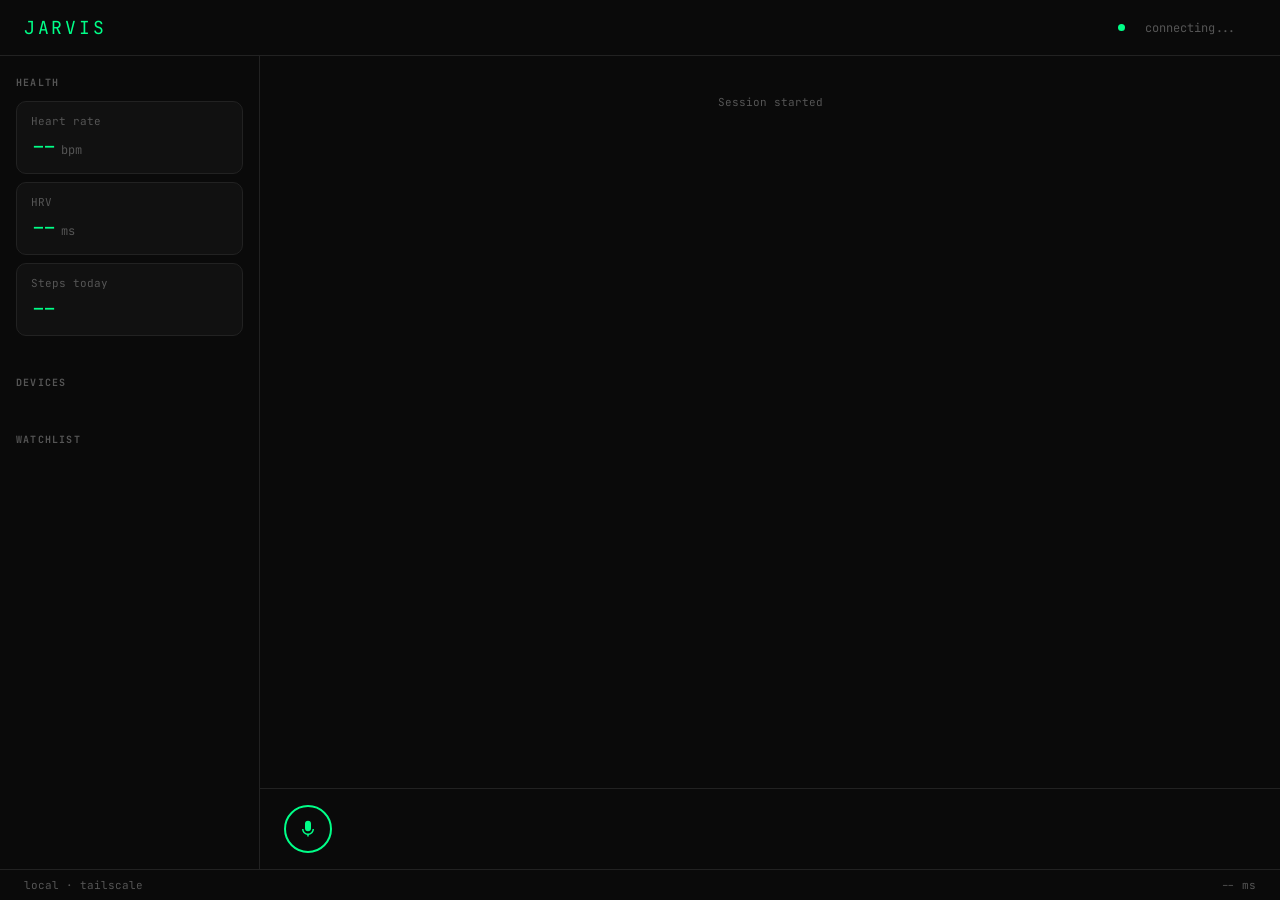
==== dashboard/index.html @ 20b5f6b6 "Adding Dashboard" ====
<!DOCTYPE html>
<html lang="en">
<head>
<meta charset="UTF-8" />
<meta name="viewport" content="width=device-width, initial-scale=1.0" />
<title>Jarvis</title>
<link rel="preconnect" href="https://fonts.googleapis.com">
<link href="https://fonts.googleapis.com/css2?family=DM+Sans:wght@400;500&family=JetBrains+Mono:wght@400;500&display=swap" rel="stylesheet">
<link rel="stylesheet" href="/dashboard/styles.css">
</head>
<body>

<!-- ── Header ── -->
<header>
  <span class="logo">JARVIS</span>
  <div class="status-bar">
    <div class="status-dot" id="server-status-dot"></div>
    <span id="server-status-label">connecting...</span>
    <span id="current-time"></span>
  </div>
</header>

<!-- ── Sidebar ── -->
<aside>
  <div class="sidebar-section">
    <h3>Health</h3>
    <div class="metric-card">
      <div class="metric-label">Heart rate</div>
      <div class="metric-value" id="metric-hr">--<span class="metric-unit">bpm</span></div>
    </div>
    <div class="metric-card">
      <div class="metric-label">HRV</div>
      <div class="metric-value" id="metric-hrv">--<span class="metric-unit">ms</span></div>
    </div>
    <div class="metric-card">
      <div class="metric-label">Steps today</div>
      <div class="metric-value" id="metric-steps">--</div>
    </div>
  </div>

  <div class="sidebar-section">
    <h3>Devices</h3>
    <div class="device-list" id="device-list"></div>
  </div>

  <div class="sidebar-section">
    <h3>Watchlist</h3>
    <div id="stock-list"></div>
  </div>
</aside>

<!-- ── Main ── -->
<main>
  <div id="transcript-feed">
    <div class="message system">Session started</div>
  </div>

  <div class="voice-bar">
    <button id="record-btn" aria-label="Record">
      <svg viewBox="0 0 24 24" xmlns="http://www.w3.org/2000/svg">
        <path d="M12 1a4 4 0 0 1 4 4v6a4 4 0 0 1-8 0V5a4 4 0 0 1 4-4zm-1 
                 18.94V22h2v-2.06A8 8 0 0 0 20 12h-2a6 6 0 0 1-12 0H4a8 
                 8 0 0 0 7 7.94z"/>
      </svg>
    </button>
  </div>
</main>

<!-- ── Footer ── -->
<footer>
  <span>local · tailscale</span>
  <span id="latency-display">-- ms</span>
</footer>

<script src="dashboard/main.js"></script>
</body>
</html>
---- dashboard/styles.css ----
:root {
  --bg: #0a0a0a;
  --surface: #111111;
  --border: #222222;
  --accent: #00ff88;
  --accent-dim: #00ff8833;
  --text: #e8e8e8;
  --text-muted: #555;
  --font-mono: 'JetBrains Mono', 'Fira Code', monospace;
  --font-sans: 'DM Sans', system-ui, sans-serif;
}

* { box-sizing: border-box; margin: 0; padding: 0; }

body {
  background: var(--bg);
  color: var(--text);
  font-family: var(--font-sans);
  min-height: 100vh;
  display: grid;
  grid-template-rows: auto 1fr auto;
  grid-template-columns: 260px 1fr;
  grid-template-areas:
    "header header"
    "sidebar main"
    "footer footer";
}

/* ── Header ── */
header {
  grid-area: header;
  border-bottom: 1px solid var(--border);
  padding: 0 24px;
  height: 56px;
  display: flex;
  align-items: center;
  justify-content: space-between;
}

.logo {
  font-family: var(--font-mono);
  font-size: 18px;
  letter-spacing: 0.15em;
  color: var(--accent);
}

.status-bar {
  display: flex;
  align-items: center;
  gap: 20px;
  font-size: 12px;
  font-family: var(--font-mono);
  color: var(--text-muted);
}

.status-dot {
  width: 7px;
  height: 7px;
  border-radius: 50%;
  background: var(--accent);
}

.status-dot.offline { background: #ff4444; }

/* ── Sidebar ── */
aside {
  grid-area: sidebar;
  border-right: 1px solid var(--border);
  padding: 20px 16px;
  display: flex;
  flex-direction: column;
  gap: 32px;
  overflow-y: auto;
}

.sidebar-section h3 {
  font-size: 10px;
  letter-spacing: 0.12em;
  text-transform: uppercase;
  color: var(--text-muted);
  font-family: var(--font-mono);
  margin-bottom: 12px;
}

.metric-card {
  background: var(--surface);
  border: 1px solid var(--border);
  border-radius: 10px;
  padding: 12px 14px;
  margin-bottom: 8px;
}

.metric-label {
  font-size: 11px;
  color: var(--text-muted);
  font-family: var(--font-mono);
  margin-bottom: 4px;
}

.metric-value {
  font-size: 22px;
  font-family: var(--font-mono);
  color: var(--accent);
}

.metric-unit {
  font-size: 12px;
  color: var(--text-muted);
  margin-left: 4px;
}

.device-list {
  display: flex;
  flex-direction: column;
  gap: 8px;
}

.device-pill {
  display: flex;
  align-items: center;
  justify-content: space-between;
  padding: 8px 12px;
  background: var(--surface);
  border: 1px solid var(--border);
  border-radius: 8px;
  font-size: 12px;
  font-family: var(--font-mono);
}

.device-pill .dot {
  width: 6px;
  height: 6px;
  border-radius: 50%;
  background: var(--text-muted);
}

.device-pill .dot.online { background: var(--accent); }

/* ── Main ── */
main {
  grid-area: main;
  display: flex;
  flex-direction: column;
  overflow: hidden;
}

#transcript-feed {
  flex: 1;
  overflow-y: auto;
  padding: 24px;
  display: flex;
  flex-direction: column;
  gap: 16px;
}

.message {
  max-width: 680px;
  padding: 14px 18px;
  border-radius: 12px;
  font-size: 14px;
  line-height: 1.6;
}

.message.user {
  background: var(--accent-dim);
  border: 1px solid var(--accent);
  align-self: flex-end;
  font-family: var(--font-mono);
  font-size: 13px;
}

.message.jarvis {
  background: var(--surface);
  border: 1px solid var(--border);
  align-self: flex-start;
}

.message.system {
  background: transparent;
  border: none;
  color: var(--text-muted);
  font-family: var(--font-mono);
  font-size: 11px;
  align-self: center;
}

/* ── Voice bar ── */
.voice-bar {
  border-top: 1px solid var(--border);
  padding: 16px 24px;
  display: flex;
  align-items: center;
  gap: 16px;
}

#record-btn {
  width: 48px;
  height: 48px;
  border-radius: 50%;
  border: 2px solid var(--accent);
  background: transparent;
  cursor: pointer;
  display: flex;
  align-items: center;
  justify-content: center;
  transition: background 0.15s;
  flex-shrink: 0;
}

#record-btn.recording { background: #00ff88; }

#record-btn svg {
  width: 18px;
  height: 18px;
  fill: var(--accent);
}

#record-btn.recording svg {  fill: #0a0a0a;  }

/* ── Footer ── */
footer {
  grid-area: footer;
  border-top: 1px solid var(--border);
  padding: 8px 24px;
  display: flex;
  align-items: center;
  justify-content: space-between;
  font-size: 11px;
  font-family: var(--font-mono);
  color: var(--text-muted);
}
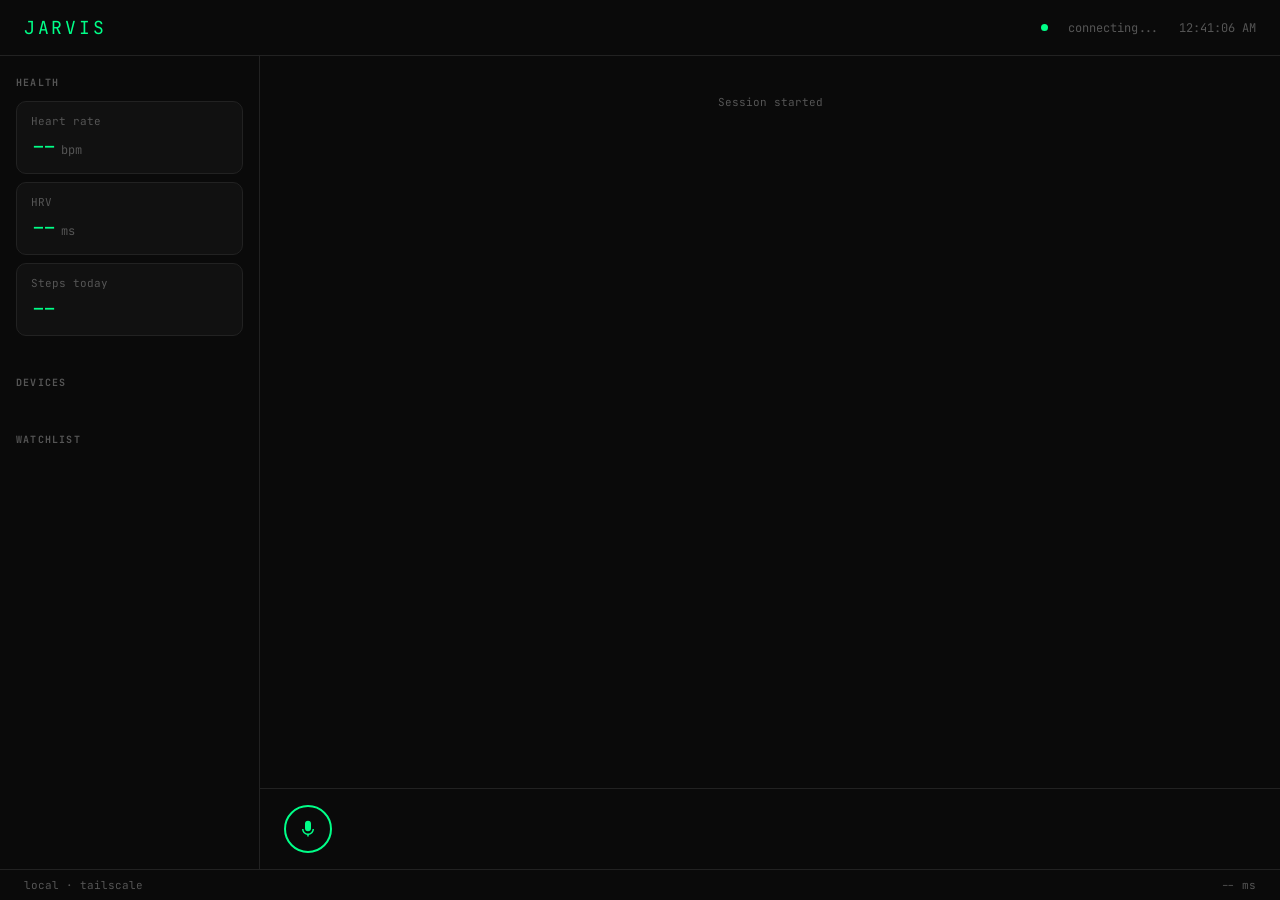
==== commit 355123c1: "Adding Websocket" ====
--- a/dashboard/index.html
+++ b/dashboard/index.html
@@ -72,6 +72,6 @@
   <span id="latency-display">-- ms</span>
 </footer>
 
-<script src="dashboard/main.js"></script>
+<script src="/dashboard/main.js"></script>
 </body>
 </html>
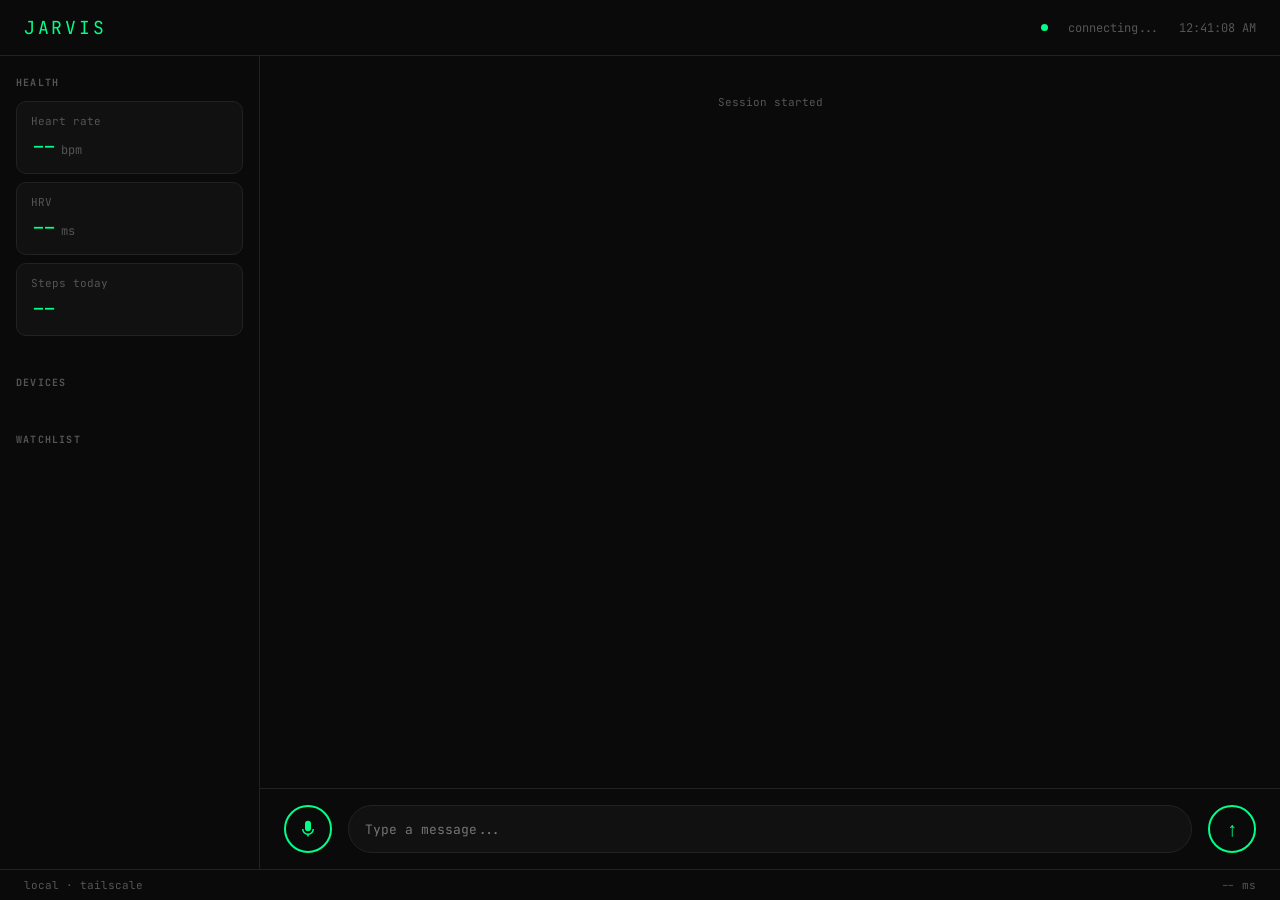
==== commit 65f97e3f: "Adding Text aspect and Mobile Viewer" ====
--- a/dashboard/index.html
+++ b/dashboard/index.html
@@ -9,9 +9,11 @@
 <link rel="stylesheet" href="/dashboard/styles.css">
 </head>
 <body>
+<div id="sidebar-overlay" class="sidebar-overlay"></div>
 
 <!-- ── Header ── -->
 <header>
+  <button id="menu-btn" class="menu-btn" aria-label="Menu">☰</button>
   <span class="logo">JARVIS</span>
   <div class="status-bar">
     <div class="status-dot" id="server-status-dot"></div>
@@ -63,6 +65,8 @@
                  8 0 0 0 7 7.94z"/>
       </svg>
     </button>
+    <input type="text" id="text-input" class="text-input" placeholder="Type a message..." />
+    <button id="send-btn" class="send-btn">↑</button>
   </div>
 </main>
 
--- a/dashboard/styles.css
+++ b/dashboard/styles.css
@@ -217,6 +217,29 @@
 
 #record-btn.recording svg {  fill: #0a0a0a;  }
 
+.text-input {
+    flex: 1;
+    height: 48px;
+    border-radius: 24px;
+    padding: 0 16px;
+    font-family: var(--font-mono);
+    font-size: 13px;
+    background: var(--surface);
+    border: 1px solid var(--border);
+    color: var(--text);
+}
+
+.send-btn {
+    width: 48px;
+    height: 48px;
+    border-radius: 50%;
+    border: 2px solid var(--accent);
+    background: transparent;
+    cursor: pointer;
+    color: var(--accent);
+    font-size: 20px;
+}
+
 /* ── Footer ── */
 footer {
   grid-area: footer;
@@ -228,4 +251,75 @@
   font-size: 11px;
   font-family: var(--font-mono);
   color: var(--text-muted);
+}
+.menu-btn {
+  display: none;
+  background: transparent;
+  border: none;
+  color: var(--accent);
+  font-size: 20px;
+  cursor: pointer;
+  padding: 8px;
+}
+
+.sidebar-overlay {
+  display: none;
+  position: fixed;
+  inset: 0;
+  background: rgba(0,0,0,0.6);
+  z-index: 10;
+}
+
+@media (max-width: 768px) {
+    main {
+    height: 100%;
+    min-height: 0;
+  }
+  .menu-btn { display: block; }
+
+  body {
+    grid-template-columns: 1fr;
+    grid-template-rows: auto 1fr auto;
+    grid-template-areas:
+      "header"
+      "main"
+      "footer";
+    height: 100vh;
+    min-height: unset;
+  }
+
+  aside {
+    position: fixed;
+    top: 0;
+    left: -280px;
+    width: 260px;
+    height: 100vh;
+    z-index: 20;
+    background: var(--bg);
+    border-right: 1px solid var(--border);
+    transition: left 0.25s ease;
+    flex-direction: column;
+    overflow-y: auto;
+    padding: 20px 16px;
+  }
+
+  aside.open {
+    left: 0;
+  }
+
+  .sidebar-overlay.open {
+    display: block;
+  }
+
+  .message {
+    max-width: 100%;
+  }
+
+  .voice-bar {
+    padding: 12px 16px;
+  }
+    #transcript-feed {
+    min-height: 0;
+    overflow-y: auto;
+  }
 }
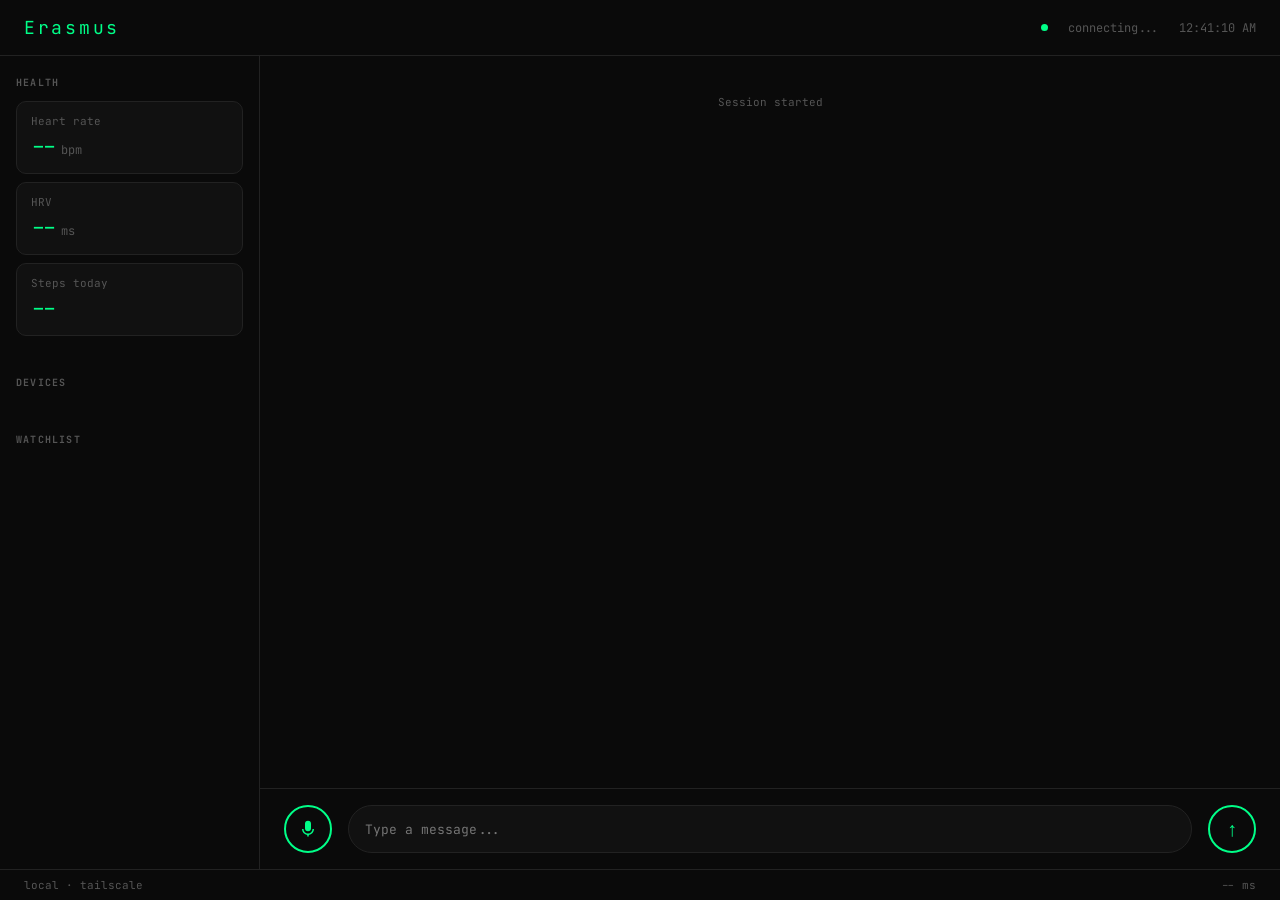
==== commit 5164e292: "Commited to name- removed privacy" ====
--- a/dashboard/index.html
+++ b/dashboard/index.html
@@ -1,81 +1,95 @@
-<!DOCTYPE html>
+<!doctype html>
 <html lang="en">
-<head>
-<meta charset="UTF-8" />
-<meta name="viewport" content="width=device-width, initial-scale=1.0" />
-<title>Jarvis</title>
-<link rel="preconnect" href="https://fonts.googleapis.com">
-<link href="https://fonts.googleapis.com/css2?family=DM+Sans:wght@400;500&family=JetBrains+Mono:wght@400;500&display=swap" rel="stylesheet">
-<link rel="stylesheet" href="/dashboard/styles.css">
-</head>
-<body>
-<div id="sidebar-overlay" class="sidebar-overlay"></div>
+  <head>
+    <meta charset="UTF-8" />
+    <meta name="viewport" content="width=device-width, initial-scale=1.0" />
+    <title>Erasmus</title>
+    <link rel="preconnect" href="https://fonts.googleapis.com" />
+    <link
+      href="https://fonts.googleapis.com/css2?family=DM+Sans:wght@400;500&family=JetBrains+Mono:wght@400;500&display=swap"
+      rel="stylesheet"
+    />
+    <link rel="stylesheet" href="/dashboard/styles.css" />
+  </head>
+  <body>
+    <div id="sidebar-overlay" class="sidebar-overlay"></div>
 
-<!-- ── Header ── -->
-<header>
-  <button id="menu-btn" class="menu-btn" aria-label="Menu">☰</button>
-  <span class="logo">JARVIS</span>
-  <div class="status-bar">
-    <div class="status-dot" id="server-status-dot"></div>
-    <span id="server-status-label">connecting...</span>
-    <span id="current-time"></span>
-  </div>
-</header>
+    <!-- ── Header ── -->
+    <header>
+      <button id="menu-btn" class="menu-btn" aria-label="Menu">☰</button>
+      <span class="logo">Erasmus</span>
+      <div class="status-bar">
+        <div class="status-dot" id="server-status-dot"></div>
+        <span id="server-status-label">connecting...</span>
+        <span id="current-time"></span>
+      </div>
+    </header>
 
-<!-- ── Sidebar ── -->
-<aside>
-  <div class="sidebar-section">
-    <h3>Health</h3>
-    <div class="metric-card">
-      <div class="metric-label">Heart rate</div>
-      <div class="metric-value" id="metric-hr">--<span class="metric-unit">bpm</span></div>
-    </div>
-    <div class="metric-card">
-      <div class="metric-label">HRV</div>
-      <div class="metric-value" id="metric-hrv">--<span class="metric-unit">ms</span></div>
-    </div>
-    <div class="metric-card">
-      <div class="metric-label">Steps today</div>
-      <div class="metric-value" id="metric-steps">--</div>
-    </div>
-  </div>
+    <!-- ── Sidebar ── -->
+    <aside>
+      <div class="sidebar-section">
+        <h3>Health</h3>
+        <div class="metric-card">
+          <div class="metric-label">Heart rate</div>
+          <div class="metric-value" id="metric-hr">
+            --<span class="metric-unit">bpm</span>
+          </div>
+        </div>
+        <div class="metric-card">
+          <div class="metric-label">HRV</div>
+          <div class="metric-value" id="metric-hrv">
+            --<span class="metric-unit">ms</span>
+          </div>
+        </div>
+        <div class="metric-card">
+          <div class="metric-label">Steps today</div>
+          <div class="metric-value" id="metric-steps">--</div>
+        </div>
+      </div>
 
-  <div class="sidebar-section">
-    <h3>Devices</h3>
-    <div class="device-list" id="device-list"></div>
-  </div>
+      <div class="sidebar-section">
+        <h3>Devices</h3>
+        <div class="device-list" id="device-list"></div>
+      </div>
 
-  <div class="sidebar-section">
-    <h3>Watchlist</h3>
-    <div id="stock-list"></div>
-  </div>
-</aside>
+      <div class="sidebar-section">
+        <h3>Watchlist</h3>
+        <div id="stock-list"></div>
+      </div>
+    </aside>
 
-<!-- ── Main ── -->
-<main>
-  <div id="transcript-feed">
-    <div class="message system">Session started</div>
-  </div>
+    <!-- ── Main ── -->
+    <main>
+      <div id="transcript-feed">
+        <div class="message system">Session started</div>
+      </div>
 
-  <div class="voice-bar">
-    <button id="record-btn" aria-label="Record">
-      <svg viewBox="0 0 24 24" xmlns="http://www.w3.org/2000/svg">
-        <path d="M12 1a4 4 0 0 1 4 4v6a4 4 0 0 1-8 0V5a4 4 0 0 1 4-4zm-1 
+      <div class="voice-bar">
+        <button id="record-btn" aria-label="Record">
+          <svg viewBox="0 0 24 24" xmlns="http://www.w3.org/2000/svg">
+            <path
+              d="M12 1a4 4 0 0 1 4 4v6a4 4 0 0 1-8 0V5a4 4 0 0 1 4-4zm-1 
                  18.94V22h2v-2.06A8 8 0 0 0 20 12h-2a6 6 0 0 1-12 0H4a8 
-                 8 0 0 0 7 7.94z"/>
-      </svg>
-    </button>
-    <input type="text" id="text-input" class="text-input" placeholder="Type a message..." />
-    <button id="send-btn" class="send-btn">↑</button>
-  </div>
-</main>
+                 8 0 0 0 7 7.94z"
+            />
+          </svg>
+        </button>
+        <input
+          type="text"
+          id="text-input"
+          class="text-input"
+          placeholder="Type a message..."
+        />
+        <button id="send-btn" class="send-btn">↑</button>
+      </div>
+    </main>
 
-<!-- ── Footer ── -->
-<footer>
-  <span>local · tailscale</span>
-  <span id="latency-display">-- ms</span>
-</footer>
+    <!-- ── Footer ── -->
+    <footer>
+      <span>local · tailscale</span>
+      <span id="latency-display">-- ms</span>
+    </footer>
 
-<script src="/dashboard/main.js"></script>
-</body>
-</html>+    <script src="/dashboard/main.js"></script>
+  </body>
+</html>
--- a/dashboard/styles.css
+++ b/dashboard/styles.css
@@ -6,11 +6,15 @@
   --accent-dim: #00ff8833;
   --text: #e8e8e8;
   --text-muted: #555;
-  --font-mono: 'JetBrains Mono', 'Fira Code', monospace;
-  --font-sans: 'DM Sans', system-ui, sans-serif;
-}
-
-* { box-sizing: border-box; margin: 0; padding: 0; }
+  --font-mono: "JetBrains Mono", "Fira Code", monospace;
+  --font-sans: "DM Sans", system-ui, sans-serif;
+}
+
+* {
+  box-sizing: border-box;
+  margin: 0;
+  padding: 0;
+}
 
 body {
   background: var(--bg);
@@ -60,7 +64,9 @@
   background: var(--accent);
 }
 
-.status-dot.offline { background: #ff4444; }
+.status-dot.offline {
+  background: #ff4444;
+}
 
 /* ── Sidebar ── */
 aside {
@@ -134,7 +140,9 @@
   background: var(--text-muted);
 }
 
-.device-pill .dot.online { background: var(--accent); }
+.device-pill .dot.online {
+  background: var(--accent);
+}
 
 /* ── Main ── */
 main {
@@ -169,7 +177,7 @@
   font-size: 13px;
 }
 
-.message.jarvis {
+.message.erasmus {
   background: var(--surface);
   border: 1px solid var(--border);
   align-self: flex-start;
@@ -207,7 +215,9 @@
   flex-shrink: 0;
 }
 
-#record-btn.recording { background: #00ff88; }
+#record-btn.recording {
+  background: #00ff88;
+}
 
 #record-btn svg {
   width: 18px;
@@ -215,29 +225,31 @@
   fill: var(--accent);
 }
 
-#record-btn.recording svg {  fill: #0a0a0a;  }
+#record-btn.recording svg {
+  fill: #0a0a0a;
+}
 
 .text-input {
-    flex: 1;
-    height: 48px;
-    border-radius: 24px;
-    padding: 0 16px;
-    font-family: var(--font-mono);
-    font-size: 13px;
-    background: var(--surface);
-    border: 1px solid var(--border);
-    color: var(--text);
+  flex: 1;
+  height: 48px;
+  border-radius: 24px;
+  padding: 0 16px;
+  font-family: var(--font-mono);
+  font-size: 13px;
+  background: var(--surface);
+  border: 1px solid var(--border);
+  color: var(--text);
 }
 
 .send-btn {
-    width: 48px;
-    height: 48px;
-    border-radius: 50%;
-    border: 2px solid var(--accent);
-    background: transparent;
-    cursor: pointer;
-    color: var(--accent);
-    font-size: 20px;
+  width: 48px;
+  height: 48px;
+  border-radius: 50%;
+  border: 2px solid var(--accent);
+  background: transparent;
+  cursor: pointer;
+  color: var(--accent);
+  font-size: 20px;
 }
 
 /* ── Footer ── */
@@ -266,16 +278,18 @@
   display: none;
   position: fixed;
   inset: 0;
-  background: rgba(0,0,0,0.6);
+  background: rgba(0, 0, 0, 0.6);
   z-index: 10;
 }
 
 @media (max-width: 768px) {
-    main {
+  main {
     height: 100%;
     min-height: 0;
   }
-  .menu-btn { display: block; }
+  .menu-btn {
+    display: block;
+  }
 
   body {
     grid-template-columns: 1fr;
@@ -318,8 +332,8 @@
   .voice-bar {
     padding: 12px 16px;
   }
-    #transcript-feed {
+  #transcript-feed {
     min-height: 0;
     overflow-y: auto;
   }
-}+}
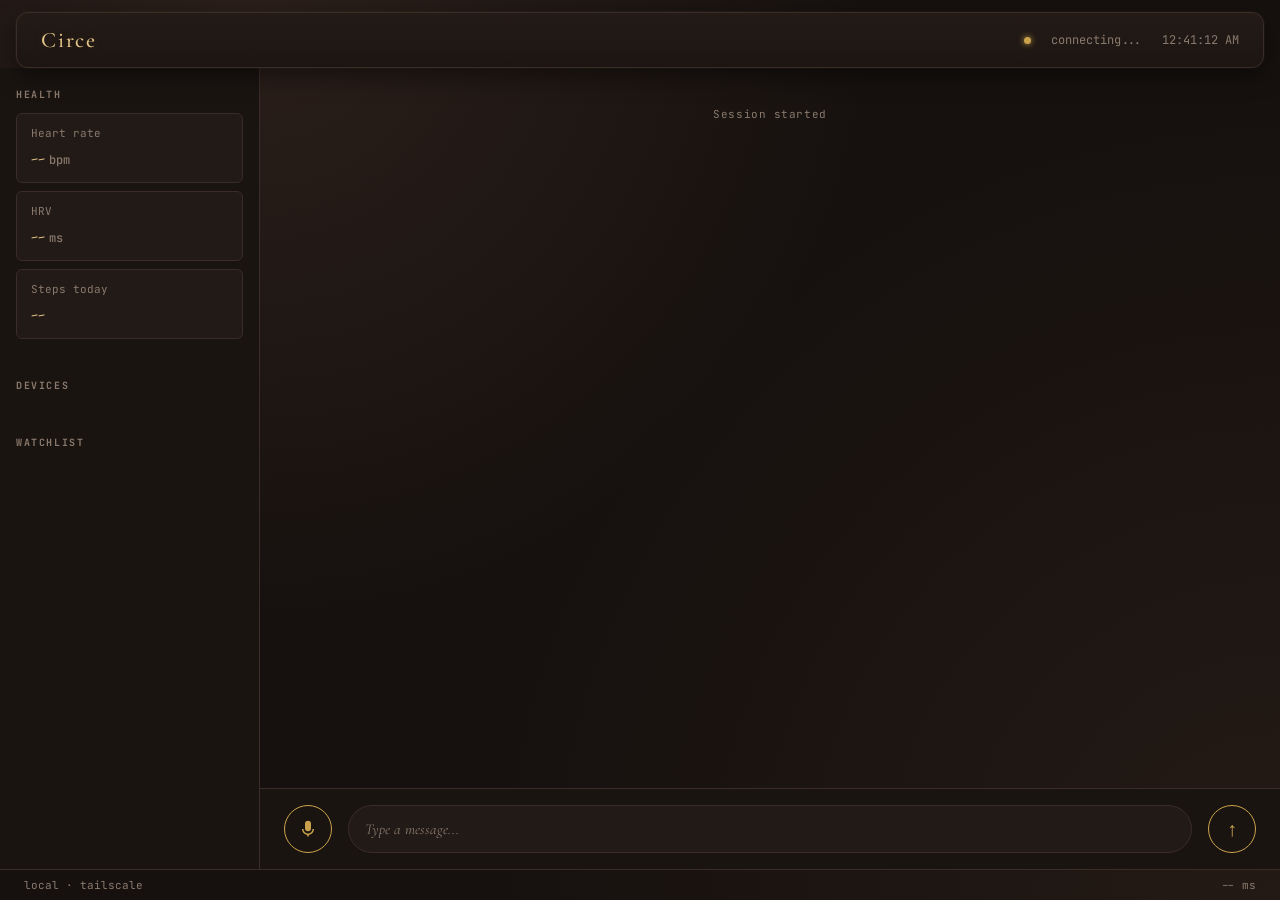
==== commit aa52d560: "Adding streaming chunks" ====
--- a/dashboard/index.html
+++ b/dashboard/index.html
@@ -1,95 +1,96 @@
 <!doctype html>
 <html lang="en">
-  <head>
-    <meta charset="UTF-8" />
-    <meta name="viewport" content="width=device-width, initial-scale=1.0" />
-    <title>Erasmus</title>
-    <link rel="preconnect" href="https://fonts.googleapis.com" />
-    <link
-      href="https://fonts.googleapis.com/css2?family=DM+Sans:wght@400;500&family=JetBrains+Mono:wght@400;500&display=swap"
-      rel="stylesheet"
-    />
-    <link rel="stylesheet" href="/dashboard/styles.css" />
-  </head>
-  <body>
-    <div id="sidebar-overlay" class="sidebar-overlay"></div>
+<head>
+<meta charset="UTF-8" />
+<meta name="viewport" content="width=device-width, initial-scale=1.0" />
+<title>Circe</title>
+<link rel="preconnect" href="https://fonts.googleapis.com" />
+<link
+  href="https://fonts.googleapis.com/css2?family=Cormorant+Garamond:wght@500;600&family=DM+Sans:wght@400;500&family=JetBrains+Mono:wght@400;500&display=swap"
+  rel="stylesheet"
+/>
+<link rel="stylesheet" href="/dashboard/styles.css" />
+<script src="/dashboard/marked.min.js"></script>
+</head>
+<body>
+<div id="sidebar-overlay" class="sidebar-overlay"></div>
 
-    <!-- ── Header ── -->
-    <header>
-      <button id="menu-btn" class="menu-btn" aria-label="Menu">☰</button>
-      <span class="logo">Erasmus</span>
-      <div class="status-bar">
-        <div class="status-dot" id="server-status-dot"></div>
-        <span id="server-status-label">connecting...</span>
-        <span id="current-time"></span>
-      </div>
-    </header>
+<!-- ── Header ── -->
+<header>
+<button id="menu-btn" class="menu-btn" aria-label="Menu">☰</button>
+<span class="logo">Circe</span>
+<div class="status-bar">
+<div class="status-dot" id="server-status-dot"></div>
+<span id="server-status-label">connecting...</span>
+<span id="current-time"></span>
+</div>
+</header>
 
-    <!-- ── Sidebar ── -->
-    <aside>
-      <div class="sidebar-section">
-        <h3>Health</h3>
-        <div class="metric-card">
-          <div class="metric-label">Heart rate</div>
-          <div class="metric-value" id="metric-hr">
+<!-- ── Sidebar ── -->
+<aside>
+<div class="sidebar-section">
+<h3>Health</h3>
+<div class="metric-card">
+<div class="metric-label">Heart rate</div>
+<div class="metric-value" id="metric-hr">
             --<span class="metric-unit">bpm</span>
-          </div>
-        </div>
-        <div class="metric-card">
-          <div class="metric-label">HRV</div>
-          <div class="metric-value" id="metric-hrv">
+</div>
+</div>
+<div class="metric-card">
+<div class="metric-label">HRV</div>
+<div class="metric-value" id="metric-hrv">
             --<span class="metric-unit">ms</span>
-          </div>
-        </div>
-        <div class="metric-card">
-          <div class="metric-label">Steps today</div>
-          <div class="metric-value" id="metric-steps">--</div>
-        </div>
-      </div>
+</div>
+</div>
+<div class="metric-card">
+<div class="metric-label">Steps today</div>
+<div class="metric-value" id="metric-steps">--</div>
+</div>
+</div>
 
-      <div class="sidebar-section">
-        <h3>Devices</h3>
-        <div class="device-list" id="device-list"></div>
-      </div>
+<div class="sidebar-section">
+<h3>Devices</h3>
+<div class="device-list" id="device-list"></div>
+</div>
 
-      <div class="sidebar-section">
-        <h3>Watchlist</h3>
-        <div id="stock-list"></div>
-      </div>
-    </aside>
+<div class="sidebar-section">
+<h3>Watchlist</h3>
+<div id="stock-list"></div>
+</div>
+</aside>
 
-    <!-- ── Main ── -->
-    <main>
-      <div id="transcript-feed">
-        <div class="message system">Session started</div>
-      </div>
+<!-- ── Main ── -->
+<main>
+<div id="transcript-feed">
+<div class="message system">Session started</div>
+</div>
 
-      <div class="voice-bar">
-        <button id="record-btn" aria-label="Record">
-          <svg viewBox="0 0 24 24" xmlns="http://www.w3.org/2000/svg">
-            <path
-              d="M12 1a4 4 0 0 1 4 4v6a4 4 0 0 1-8 0V5a4 4 0 0 1 4-4zm-1 
+<div class="voice-bar">
+<button id="record-btn" aria-label="Record">
+<svg viewBox="0 0 24 24" xmlns="http://www.w3.org/2000/svg">
+<path
+d="M12 1a4 4 0 0 1 4 4v6a4 4 0 0 1-8 0V5a4 4 0 0 1 4-4zm-1 
                  18.94V22h2v-2.06A8 8 0 0 0 20 12h-2a6 6 0 0 1-12 0H4a8 
                  8 0 0 0 7 7.94z"
-            />
-          </svg>
-        </button>
-        <input
-          type="text"
-          id="text-input"
-          class="text-input"
-          placeholder="Type a message..."
-        />
-        <button id="send-btn" class="send-btn">↑</button>
-      </div>
-    </main>
+/>
+</svg>
+</button>
+<input
+type="text"
+id="text-input"
+class="text-input"
+placeholder="Type a message..."
+/>
+<button id="send-btn" class="send-btn">↑</button>
+</div>
+</main>
 
-    <!-- ── Footer ── -->
-    <footer>
-      <span>local · tailscale</span>
-      <span id="latency-display">-- ms</span>
-    </footer>
+<!-- ── Footer ── -->
+<footer>
+<span>local · tailscale</span>
+<span id="latency-display">-- ms</span>
+</footer>
 
-    <script src="/dashboard/main.js"></script>
-  </body>
-</html>
+<script src="/dashboard/main.js"></script>
+</body>
+</html>
--- a/dashboard/styles.css
+++ b/dashboard/styles.css
@@ -1,12 +1,14 @@
 :root {
-  --bg: #0a0a0a;
-  --surface: #111111;
-  --border: #222222;
-  --accent: #00ff88;
-  --accent-dim: #00ff8833;
-  --text: #e8e8e8;
-  --text-muted: #555;
+  --bg: #16110f;
+  --surface: #221a17;
+  --border: #3a2c26;
+  --accent: #c9a24b;
+  --accent-dim: #c9a24b2b;
+  --accent-soft: #e8c98a;
+  --text: #ede6de;
+  --text-muted: #8a7a6d;
   --font-mono: "JetBrains Mono", "Fira Code", monospace;
+  --font-serif: "Cormorant Garamond", "Georgia", serif;
   --font-sans: "DM Sans", system-ui, sans-serif;
 }
 
@@ -16,11 +18,18 @@
   padding: 0;
 }
 
+html, body {
+  height: 100%;
+  overflow: hidden;
+}
+
 body {
   background: var(--bg);
+  background-image: radial-gradient(circle at 20% 0%, #2b1f1a 0%, transparent 45%),
+    radial-gradient(circle at 100% 100%, #241a15 0%, transparent 50%);
   color: var(--text);
   font-family: var(--font-sans);
-  min-height: 100vh;
+  height: 100vh;
   display: grid;
   grid-template-rows: auto 1fr auto;
   grid-template-columns: 260px 1fr;
@@ -33,19 +42,37 @@
 /* ── Header ── */
 header {
   grid-area: header;
-  border-bottom: 1px solid var(--border);
   padding: 0 24px;
   height: 56px;
+  margin: 12px 16px 0;
   display: flex;
   align-items: center;
   justify-content: space-between;
+  background: linear-gradient(180deg, #241b17, #1c1512);
+  border: 1px solid var(--border);
+  border-radius: 12px;
+  box-shadow: 0 8px 24px rgba(0, 0, 0, 0.45), 0 0 0 1px rgba(201, 162, 75, 0.05);
+  animation: header-drop 0.6s cubic-bezier(0.22, 1, 0.36, 1) both;
+}
+
+@keyframes header-drop {
+  from {
+    transform: translateY(-28px);
+    opacity: 0;
+  }
+  to {
+    transform: translateY(0);
+    opacity: 1;
+  }
 }
 
 .logo {
-  font-family: var(--font-mono);
-  font-size: 18px;
-  letter-spacing: 0.15em;
-  color: var(--accent);
+  font-family: var(--font-serif);
+  font-weight: 500;
+  font-size: 22px;
+  letter-spacing: 0.08em;
+  color: var(--accent-soft);
+  text-shadow: 0 0 12px var(--accent-dim);
 }
 
 .status-bar {
@@ -62,10 +89,12 @@
   height: 7px;
   border-radius: 50%;
   background: var(--accent);
+  box-shadow: 0 0 6px var(--accent);
 }
 
 .status-dot.offline {
-  background: #ff4444;
+  background: #b5493f;
+  box-shadow: 0 0 6px #b5493f;
 }
 
 /* ── Sidebar ── */
@@ -77,11 +106,12 @@
   flex-direction: column;
   gap: 32px;
   overflow-y: auto;
+  background: #1a1411;
 }
 
 .sidebar-section h3 {
   font-size: 10px;
-  letter-spacing: 0.12em;
+  letter-spacing: 0.16em;
   text-transform: uppercase;
   color: var(--text-muted);
   font-family: var(--font-mono);
@@ -91,7 +121,7 @@
 .metric-card {
   background: var(--surface);
   border: 1px solid var(--border);
-  border-radius: 10px;
+  border-radius: 6px;
   padding: 12px 14px;
   margin-bottom: 8px;
 }
@@ -105,14 +135,16 @@
 
 .metric-value {
   font-size: 22px;
-  font-family: var(--font-mono);
-  color: var(--accent);
+  font-family: var(--font-serif);
+  font-weight: 500;
+  color: var(--accent-soft);
 }
 
 .metric-unit {
   font-size: 12px;
   color: var(--text-muted);
   margin-left: 4px;
+  font-family: var(--font-mono);
 }
 
 .device-list {
@@ -128,7 +160,7 @@
   padding: 8px 12px;
   background: var(--surface);
   border: 1px solid var(--border);
-  border-radius: 8px;
+  border-radius: 6px;
   font-size: 12px;
   font-family: var(--font-mono);
 }
@@ -142,6 +174,7 @@
 
 .device-pill .dot.online {
   background: var(--accent);
+  box-shadow: 0 0 5px var(--accent);
 }
 
 /* ── Main ── */
@@ -164,7 +197,7 @@
 .message {
   max-width: 680px;
   padding: 14px 18px;
-  border-radius: 12px;
+  border-radius: 8px;
   font-size: 14px;
   line-height: 1.6;
 }
@@ -175,12 +208,61 @@
   align-self: flex-end;
   font-family: var(--font-mono);
   font-size: 13px;
-}
-
-.message.erasmus {
+  color: var(--accent-soft);
+}
+
+.message.circe {
   background: var(--surface);
   border: 1px solid var(--border);
   align-self: flex-start;
+  font-family: var(--font-serif);
+  font-size: 16px;
+}
+
+.message.circe p {
+  margin-bottom: 10px;
+}
+
+.message.circe p:last-child {
+  margin-bottom: 0;
+}
+
+.message.circe strong {
+  color: var(--accent-soft);
+  font-weight: 600;
+}
+
+.message.circe ul,
+.message.circe ol {
+  padding-left: 22px;
+  margin-bottom: 10px;
+}
+
+.message.circe li {
+  margin-bottom: 4px;
+}
+
+.message.circe code {
+  font-family: var(--font-mono);
+  font-size: 0.85em;
+  background: var(--accent-dim);
+  padding: 2px 5px;
+  border-radius: 4px;
+  color: var(--accent-soft);
+}
+
+.message.circe pre {
+  background: #16110f;
+  border: 1px solid var(--border);
+  border-radius: 6px;
+  padding: 10px 12px;
+  overflow-x: auto;
+  margin-bottom: 10px;
+}
+
+.message.circe pre code {
+  background: none;
+  padding: 0;
 }
 
 .message.system {
@@ -190,6 +272,7 @@
   font-family: var(--font-mono);
   font-size: 11px;
   align-self: center;
+  letter-spacing: 0.05em;
 }
 
 /* ── Voice bar ── */
@@ -199,24 +282,26 @@
   display: flex;
   align-items: center;
   gap: 16px;
+  background: #1a1411;
 }
 
 #record-btn {
   width: 48px;
   height: 48px;
   border-radius: 50%;
-  border: 2px solid var(--accent);
+  border: 1px solid var(--accent);
   background: transparent;
   cursor: pointer;
   display: flex;
   align-items: center;
   justify-content: center;
-  transition: background 0.15s;
+  transition: background 0.15s, box-shadow 0.15s;
   flex-shrink: 0;
 }
 
 #record-btn.recording {
-  background: #00ff88;
+  background: var(--accent);
+  box-shadow: 0 0 16px var(--accent-dim);
 }
 
 #record-btn svg {
@@ -226,7 +311,7 @@
 }
 
 #record-btn.recording svg {
-  fill: #0a0a0a;
+  fill: #16110f;
 }
 
 .text-input {
@@ -234,18 +319,23 @@
   height: 48px;
   border-radius: 24px;
   padding: 0 16px;
-  font-family: var(--font-mono);
-  font-size: 13px;
+  font-family: var(--font-serif);
+  font-size: 15px;
   background: var(--surface);
   border: 1px solid var(--border);
   color: var(--text);
+}
+
+.text-input::placeholder {
+  color: var(--text-muted);
+  font-style: italic;
 }
 
 .send-btn {
   width: 48px;
   height: 48px;
   border-radius: 50%;
-  border: 2px solid var(--accent);
+  border: 1px solid var(--accent);
   background: transparent;
   cursor: pointer;
   color: var(--accent);
@@ -280,6 +370,12 @@
   inset: 0;
   background: rgba(0, 0, 0, 0.6);
   z-index: 10;
+}
+
+@media (prefers-reduced-motion: reduce) {
+  header {
+    animation: none;
+  }
 }
 
 @media (max-width: 768px) {
@@ -337,3 +433,48 @@
     overflow-y: auto;
   }
 }
+
+/* ── Thinking indicator ── */
+.thinking-message {
+  display: flex;
+  align-items: center;
+  gap: 4px;
+  min-height: 1.2em;
+}
+
+.thinking-message .dot {
+  width: 6px;
+  height: 6px;
+  border-radius: 50%;
+  background: var(--accent);
+  animation: dot-bounce 1.1s ease-in-out infinite;
+}
+
+.thinking-message .dot:nth-child(2) { animation-delay: 0.15s; }
+.thinking-message .dot:nth-child(3) { animation-delay: 0.3s; }
+
+@keyframes dot-bounce {
+  0%, 60%, 100% {
+    transform: translateY(0);
+    opacity: 0.4;
+  }
+  30% {
+    transform: translateY(-5px);
+    opacity: 1;
+  }
+}
+
+/* ── Streamed token fade-in ── */
+.message.circe .token-span {
+  display: inline-block;
+  opacity: 0;
+  transform: translateY(4px);
+  animation: token-in 0.25s ease forwards;
+}
+
+@keyframes token-in {
+  to {
+    opacity: 1;
+    transform: translateY(0);
+  }
+}
